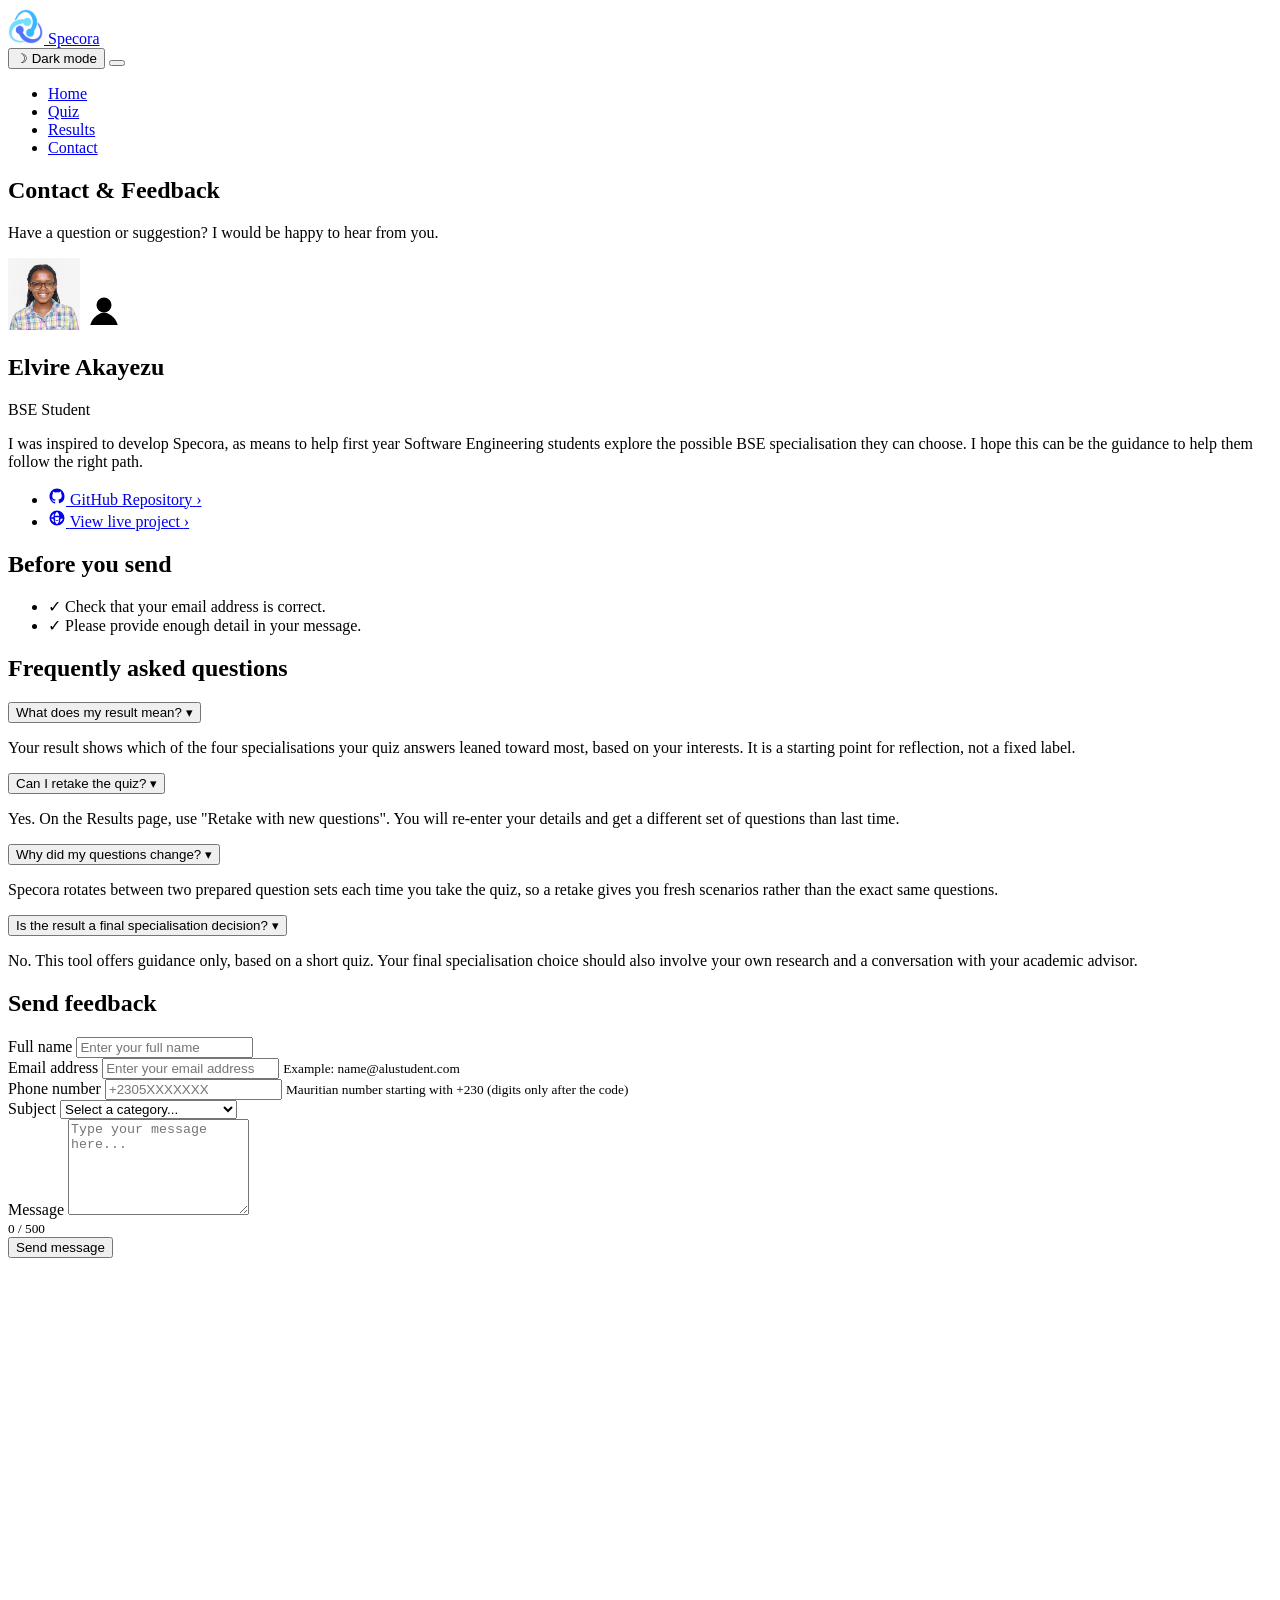
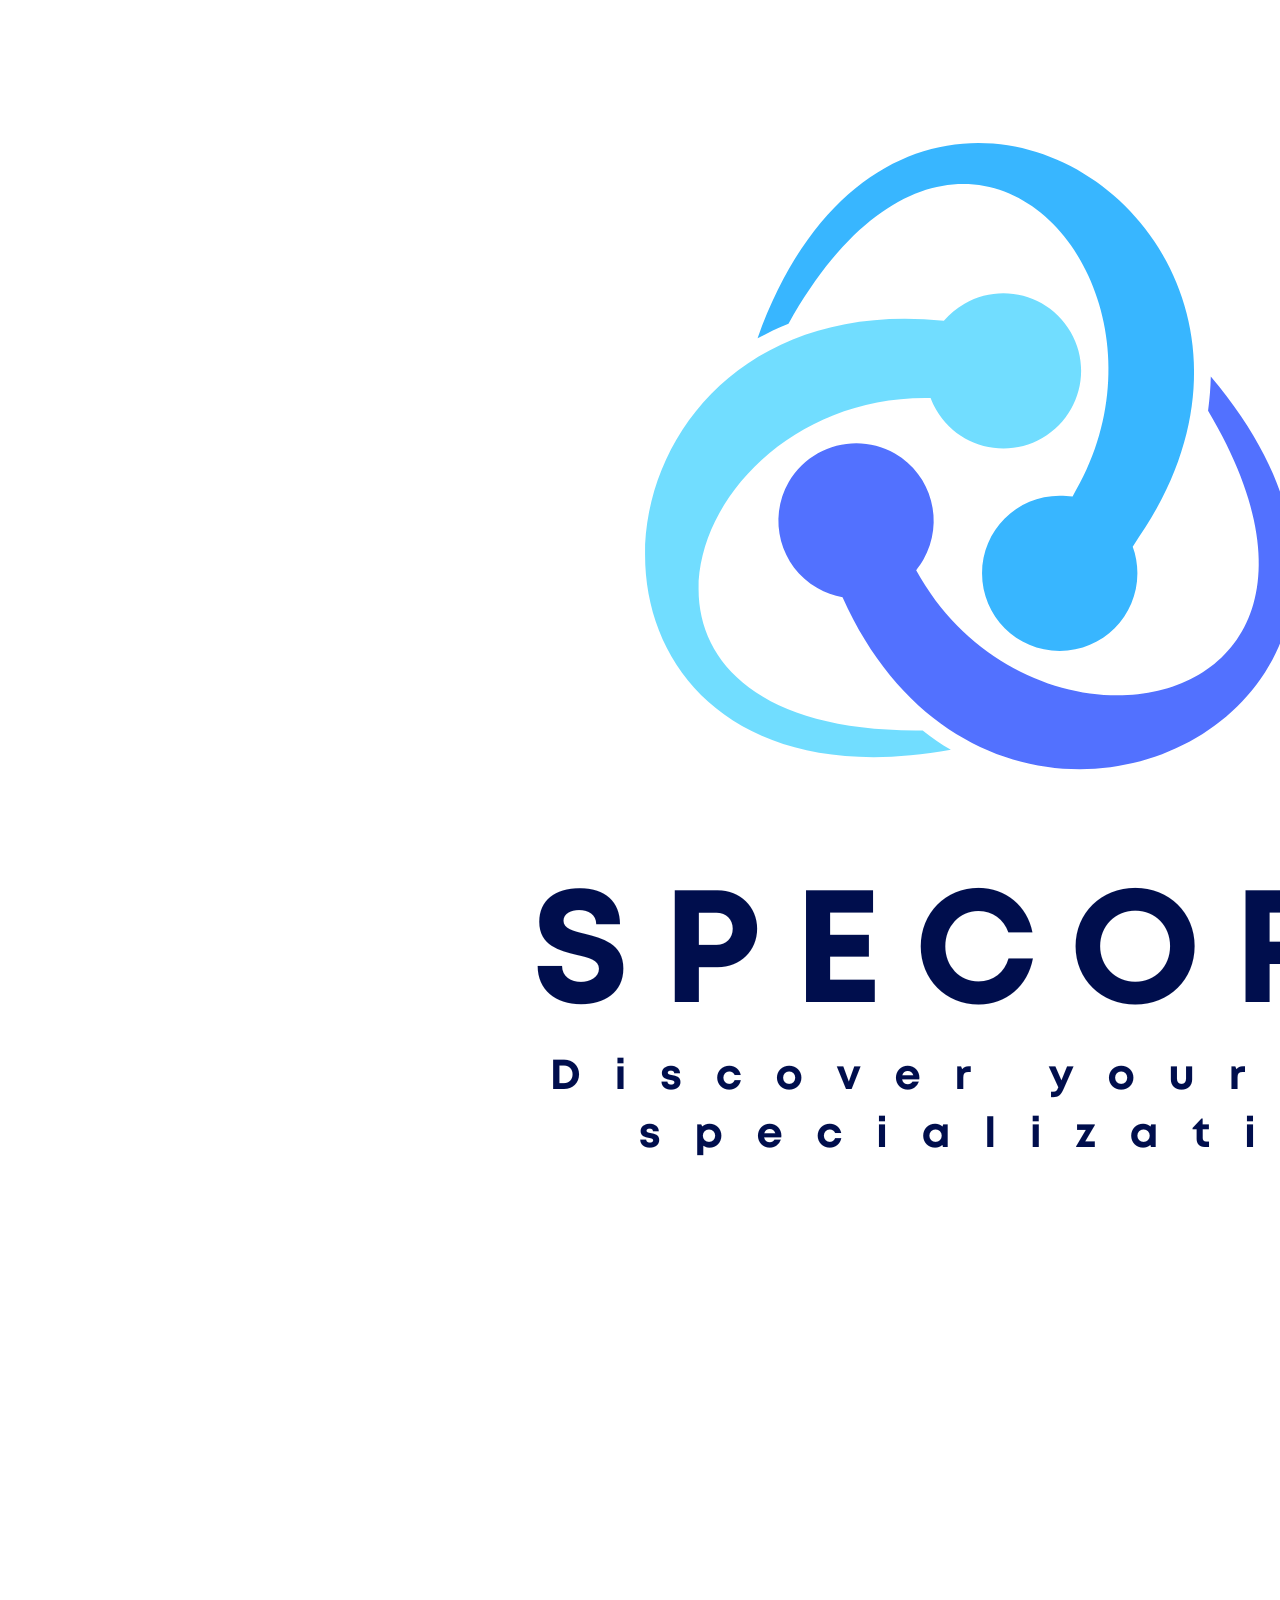
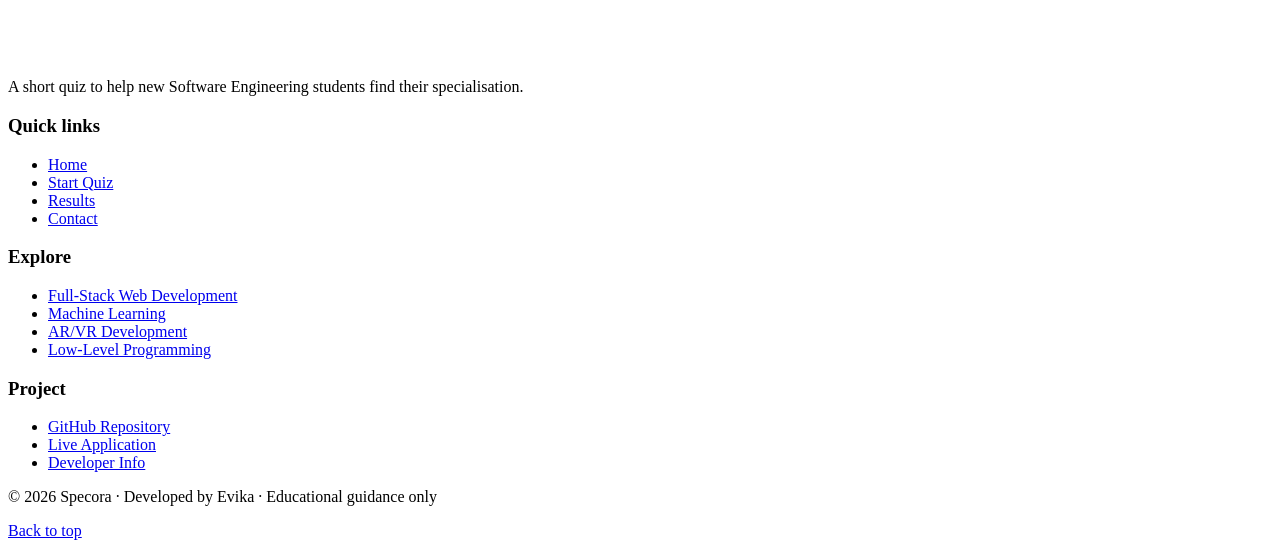
==== contact.html @ 993baa47 "Added the html files of the results page and contact page." ====
<!DOCTYPE html>
<html lang="en">
<head>
  <meta charset="UTF-8">
  <meta name="viewport" content="width=device-width, initial-scale=1.0">
  <title>Contact & Feedback | Specora</title>
  <link rel="icon" href="assets1/images/specora-2.png" type="image/png">
  <link rel="stylesheet" href="css/base.css">
  <link rel="stylesheet" href="css/contact.css">
</head>
<body>

  <header class="site-header">
    <div class="nav-wrap">
      <a href="index.html" class="logo">
        <img src="assets1/images/specora-2.png" alt="" class="logo-mark" width="36" height="36">
        Specora
      </a>

      <div class="nav-actions">
        <button type="button" id="theme-toggle" class="theme-toggle">
          <span id="theme-icon">&#9789;</span>
          <span id="theme-label">Dark mode</span>
        </button>

        <button
          type="button"
          class="nav-toggle"
          id="nav-toggle"
        >
          <span class="nav-toggle-bar"></span>
          <span class="nav-toggle-bar"></span>
          <span class="nav-toggle-bar"></span>
        </button>
      </div>

      <nav class="main-nav" id="main-nav">
        <ul>
          <li><a href="index.html">Home</a></li>
          <li><a href="quiz.html">Quiz</a></li>
          <li><a href="results.html">Results</a></li>
          <li><a href="contact.html" class="is-current">Contact</a></li>
        </ul>
      </nav>
    </div>
  </header>

  <main>
    <section class="section contact-section">
      <div class="content-wrap">

        <header class="contact-hero">
          <h1 class="fade-in-up">Contact &amp; Feedback</h1>
          <p class="contact-subtitle fade-in-up">
            Have a question or suggestion? I would be happy to hear from you.
          </p>
        </header>

        <div class="contact-layout">

          <!-- Left column: author + tips -->
          <aside class="contact-sidebar">

            <article class="contact-card author-card reveal">
              <div class="author-profile">
                <!-- Put your photo in assets/profile.jpg (or .png / .webp) -->
                <div class="author-avatar">
                  <img
                    src="assets1/images/profile.jpg"
                    alt="Photo of Evika"
                    width="72"
                    height="72"
                    onerror="this.classList.add('is-missing'); this.alt='Profile photo placeholder';"
                  >
                  <span class="author-avatar-fallback">
                    <svg viewBox="0 0 64 64" width="40" height="40" focusable="false">
                      <circle cx="32" cy="24" r="12" fill="currentColor"/>
                      <path d="M10 56c4-14 16-20 22-20s18 6 22 20" fill="currentColor"/>
                    </svg>
                  </span>
                </div>
                <div>
                  <h2 class="author-name">Elvire Akayezu</h2>
                  <p class="author-role">BSE Student</p>
                </div>
              </div>

              <p class="author-bio">
                I was inspired to develop Specora, as means to help first year Software Engineering students
                explore the possible BSE specialisation they can choose. I hope this can be the guidance to help them follow the right path.
              </p>

              <ul class="author-links">
                <li>
                  <a href="https://github.com/" target="_blank" rel="noopener">
                    <span class="author-link-icon">
                      <svg viewBox="0 0 24 24" width="18" height="18" focusable="false">
                        <path fill="currentColor" d="M12 2C6.48 2 2 6.58 2 12.26c0 4.52 2.87 8.35 6.84 9.7.5.1.68-.22.68-.48 0-.24-.01-.87-.01-1.7-2.78.62-3.37-1.37-3.37-1.37-.45-1.18-1.11-1.5-1.11-1.5-.91-.64.07-.63.07-.63 1 .07 1.53 1.06 1.53 1.06.89 1.56 2.34 1.11 2.91.85.09-.66.35-1.11.63-1.37-2.22-.26-4.56-1.14-4.56-5.07 0-1.12.39-2.03 1.03-2.75-.1-.26-.45-1.3.1-2.7 0 0 .84-.27 2.75 1.05A9.3 9.3 0 0 1 12 6.84c.85.004 1.71.12 2.51.34 1.9-1.32 2.74-1.05 2.74-1.05.55 1.4.2 2.44.1 2.7.64.72 1.03 1.63 1.03 2.75 0 3.94-2.34 4.8-4.57 5.06.36.32.68.94.68 1.9 0 1.37-.01 2.47-.01 2.81 0 .26.18.59.69.48A10.03 10.03 0 0 0 22 12.26C22 6.58 17.52 2 12 2z"/>
                      </svg>
                    </span>
                    <span>GitHub Repository</span>
                    <span class="author-link-chevron">›</span>
                  </a>
                </li>
                <li>
                  <a href="index.html">
                    <span class="author-link-icon">
                      <svg viewBox="0 0 24 24" width="18" height="18" focusable="false">
                        <path fill="currentColor" d="M12 2a10 10 0 1 0 0 20 10 10 0 0 0 0-20zm7.93 9h-3.1a15.4 15.4 0 0 0-1.35-5.02A8.03 8.03 0 0 1 19.93 11zM12 4c.9 0 2.3 1.9 3.05 5H8.95C9.7 5.9 11.1 4 12 4zM4.07 13h3.1c.2 1.8.7 3.5 1.35 5.02A8.03 8.03 0 0 1 4.07 13zm3.1-2h-3.1a8.03 8.03 0 0 1 4.45-5.02A15.4 15.4 0 0 0 7.17 11zM12 20c-.9 0-2.3-1.9-3.05-5h6.1C14.3 18.1 12.9 20 12 20zm3.48-1.98A15.4 15.4 0 0 0 16.83 13h3.1a8.03 8.03 0 0 1-4.45 5.02zM16.83 11c-.2-1.8-.7-3.5-1.35-5.02A8.03 8.03 0 0 1 19.93 11h-3.1zM8.95 11h6.1c-.2 1.9-.75 3.7-1.55 5H10.5c-.8-1.3-1.35-3.1-1.55-5z"/>
                      </svg>
                    </span>
                    <span>View live project</span>
                    <span class="author-link-chevron">›</span>
                  </a>
                </li>
              </ul>
            </article>

            <article class="contact-card tips-card reveal reveal-delay-1">
              <h2 class="tips-title">Before you send</h2>
              <ul class="tips-list">
                <li>
                  <span class="tip-check">✓</span>
                  <span>Check that your email address is correct.</span>
                </li>
                <li>
                  <span class="tip-check">✓</span>
                  <span>Please provide enough detail in your message.</span>
                </li>
              </ul>
            </article>

            <!-- FAQ accordion (below Before you send) -->
            <section class="faq-section contact-faq reveal reveal-delay-2">
              <h2>Frequently asked questions</h2>
              <div class="faq-list">
                <div class="faq-item">
                  <button type="button" class="faq-question">
                    What does my result mean?
                    <span class="faq-arrow">&#9662;</span>
                  </button>
                  <div class="faq-answer">
                    <div class="faq-answer-inner">
                      <p>Your result shows which of the four specialisations your quiz answers leaned toward most, based on your interests. It is a starting point for reflection, not a fixed label.</p>
                    </div>
                  </div>
                </div>
                <div class="faq-item">
                  <button type="button" class="faq-question">
                    Can I retake the quiz?
                    <span class="faq-arrow">&#9662;</span>
                  </button>
                  <div class="faq-answer">
                    <div class="faq-answer-inner">
                      <p>Yes. On the Results page, use &quot;Retake with new questions&quot;. You will re-enter your details and get a different set of questions than last time.</p>
                    </div>
                  </div>
                </div>
                <div class="faq-item">
                  <button type="button" class="faq-question">
                    Why did my questions change?
                    <span class="faq-arrow">&#9662;</span>
                  </button>
                  <div class="faq-answer">
                    <div class="faq-answer-inner">
                      <p>Specora rotates between two prepared question sets each time you take the quiz, so a retake gives you fresh scenarios rather than the exact same questions.</p>
                    </div>
                  </div>
                </div>
                <div class="faq-item">
                  <button type="button" class="faq-question">
                    Is the result a final specialisation decision?
                    <span class="faq-arrow">&#9662;</span>
                  </button>
                  <div class="faq-answer">
                    <div class="faq-answer-inner">
                      <p>No. This tool offers guidance only, based on a short quiz. Your final specialisation choice should also involve your own research and a conversation with your academic advisor.</p>
                    </div>
                  </div>
                </div>
              </div>
            </section>

          </aside>

          <!-- Right column: feedback form -->
          <div class="contact-card form-card reveal">
            <h2>Send feedback</h2>

            <form id="contact-form" novalidate>

              <div class="form-group">
                <label for="contact-name">Full name</label>
                <input
                  type="text"
                  id="contact-name"
                  name="fullName"
                  autocomplete="name"
                  placeholder="Enter your full name"
                >
                <small class="error-message" id="contact-name-error"></small>
              </div>

              <div class="form-group">
                <label for="contact-email">Email address</label>
                <input
                  type="text"
                  id="contact-email"
                  name="email"
                  autocomplete="email"
                  placeholder="Enter your email address"
                >
                <small class="field-hint">Example: name@alustudent.com</small>
                <small class="error-message" id="contact-email-error"></small>
              </div>

              <div class="form-group">
                <label for="contact-phone">Phone number</label>
                <input
                  type="tel"
                  id="contact-phone"
                  name="phone"
                  autocomplete="tel"
                  placeholder="+2305XXXXXXX"
                >
                <small class="field-hint">Mauritian number starting with +230 (digits only after the code)</small>
                <small class="error-message" id="contact-phone-error"></small>
              </div>

              <div class="form-group">
                <label for="contact-subject">Subject</label>
                <select id="contact-subject" name="subject">
                  <option value="" selected disabled>Select a category...</option>
                  <option value="general-feedback">General feedback</option>
                  <option value="technical-problem">Technical problem</option>
                  <option value="question-about-results">Question about my results</option>
                  <option value="accessibility-suggestion">Accessibility suggestion</option>
                </select>
                <small class="error-message" id="contact-subject-error"></small>
              </div>

              <div class="form-group">
                <label for="contact-message">Message</label>
                <textarea
                  id="contact-message"
                  name="message"
                  rows="6"
                  maxlength="500"
                  placeholder="Type your message here..."
                ></textarea>
                <div class="message-meta">
                  <small class="error-message" id="contact-message-error"></small>
                  <small class="char-count" id="char-count">0 / 500</small>
                </div>
              </div>

              <button type="submit" class="btn btn-primary">Send message</button>

              <div class="form-status" id="form-status" hidden>
                <span class="form-status-icon">i</span>
                <p id="form-status-text"></p>
              </div>
            </form>
          </div>

        </div>
      </div>
    </section>
  </main>

  <footer class="site-footer">
    <div class="footer-wrap">
      <div class="footer-col footer-brand">
        <img src="assets1/images/Specora_logo.png" alt="Specora" class="footer-logo">
        <p>A short quiz to help new Software Engineering students find their specialisation.</p>
      </div>
      <div class="footer-col">
        <h3>Quick links</h3>
        <ul>
          <li><a href="index.html">Home</a></li>
          <li><a href="quiz.html">Start Quiz</a></li>
          <li><a href="results.html">Results</a></li>
          <li><a href="contact.html">Contact</a></li>
        </ul>
      </div>
      <div class="footer-col">
        <h3>Explore</h3>
        <ul>
          <li><a href="index.html#spec-fullstack">Full-Stack Web Development</a></li>
          <li><a href="index.html#spec-machine-learning">Machine Learning</a></li>
          <li><a href="index.html#spec-arvr">AR/VR Development</a></li>
          <li><a href="index.html#spec-low-level">Low-Level Programming</a></li>
        </ul>
      </div>
      <div class="footer-col">
        <h3>Project</h3>
        <ul>
          <li><a href="https://github.com/" target="_blank" rel="noopener">GitHub Repository</a></li>
          <li><a href="index.html">Live Application</a></li>
          <li><a href="contact.html">Developer Info</a></li>
        </ul>
      </div>
    </div>
    <div class="footer-bottom">
      <p>&copy; 2026 Specora &middot; Developed by Evika &middot; Educational guidance only</p>
      <a href="#top" class="back-to-top">Back to top</a>
    </div>
  </footer>

  <script src="js/theme.js"></script>
  <script src="js/nav.js"></script>
  <script src="js/motion.js"></script>
  <script src="js/contact.js"></script>
</body>
</html>
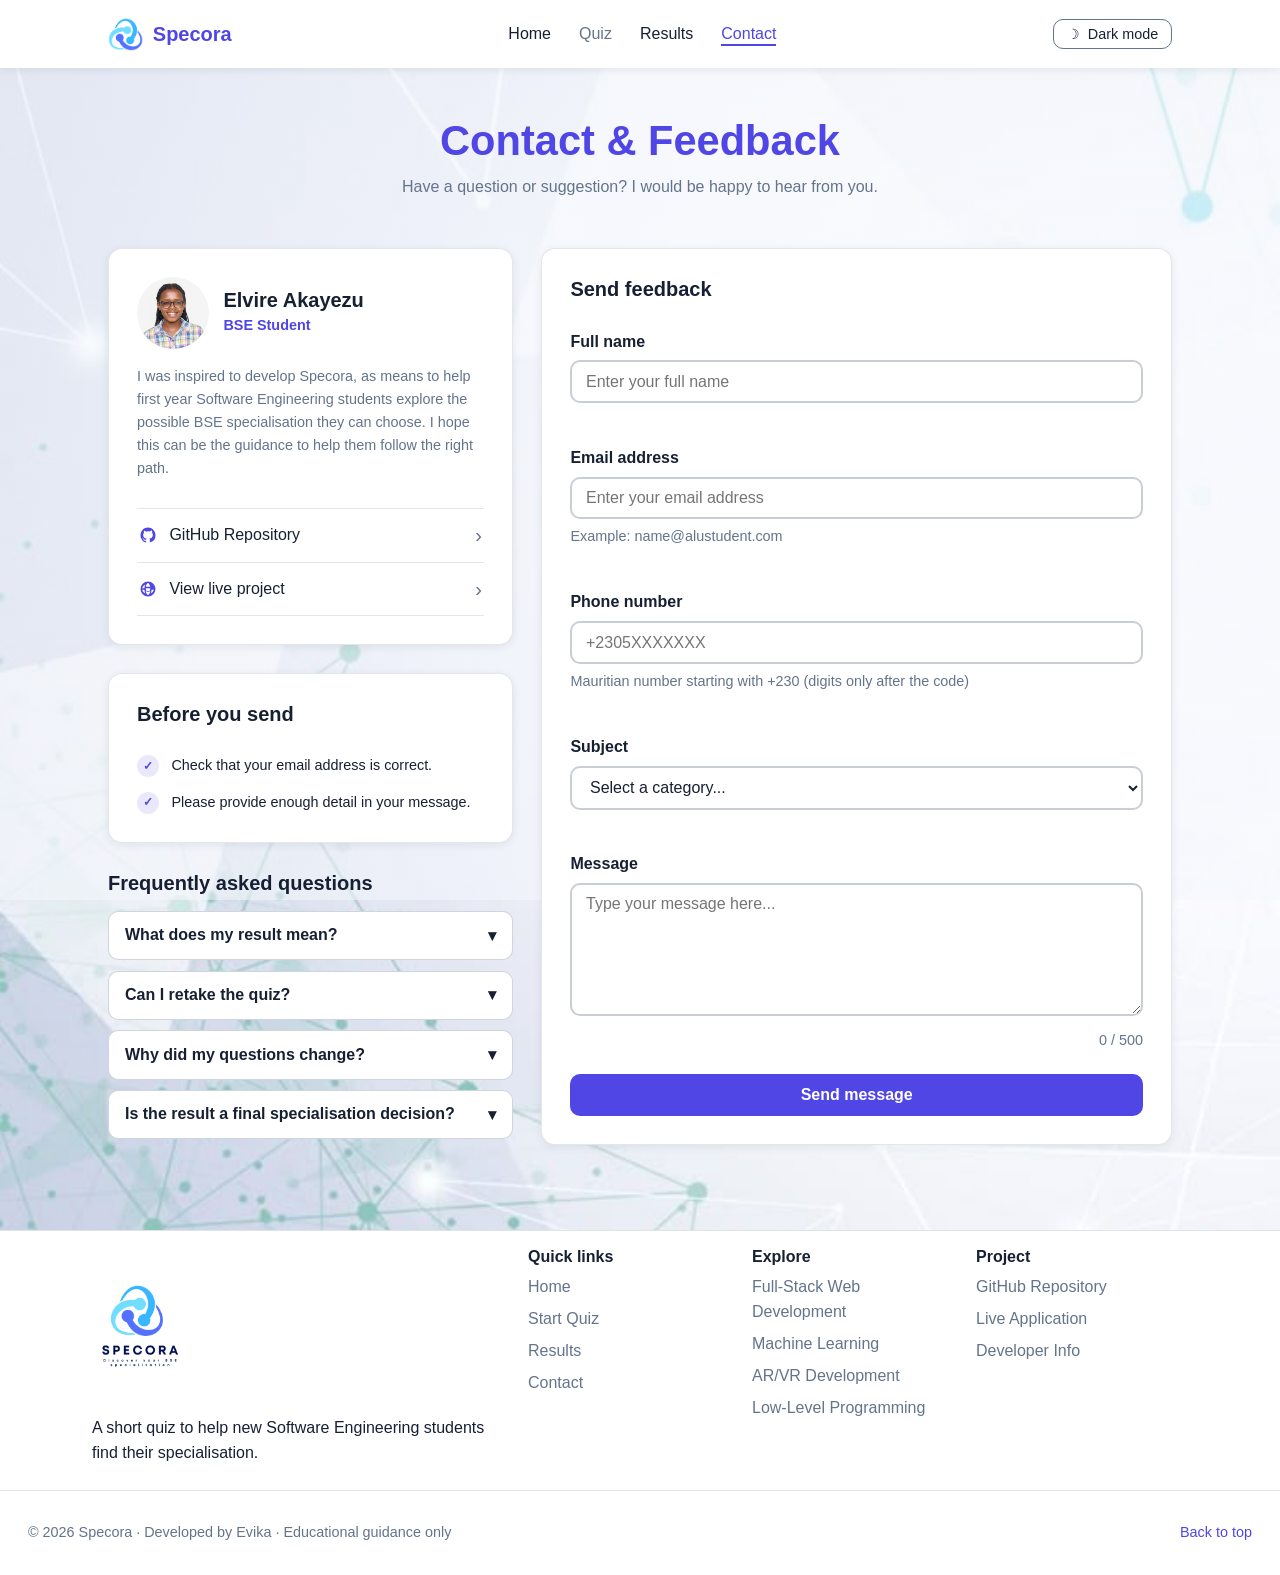
==== commit 4b36187f: "Re-entered the correct github repository link in on the contact page." ====
--- a/contact.html
+++ b/contact.html
@@ -92,7 +92,7 @@
 
               <ul class="author-links">
                 <li>
-                  <a href="https://github.com/" target="_blank" rel="noopener">
+                  <a href="https://github.com/Elvireak/specora_website" target="_blank" rel="noopener">
                     <span class="author-link-icon">
                       <svg viewBox="0 0 24 24" width="18" height="18" focusable="false">
                         <path fill="currentColor" d="M12 2C6.48 2 2 6.58 2 12.26c0 4.52 2.87 8.35 6.84 9.7.5.1.68-.22.68-.48 0-.24-.01-.87-.01-1.7-2.78.62-3.37-1.37-3.37-1.37-.45-1.18-1.11-1.5-1.11-1.5-.91-.64.07-.63.07-.63 1 .07 1.53 1.06 1.53 1.06.89 1.56 2.34 1.11 2.91.85.09-.66.35-1.11.63-1.37-2.22-.26-4.56-1.14-4.56-5.07 0-1.12.39-2.03 1.03-2.75-.1-.26-.45-1.3.1-2.7 0 0 .84-.27 2.75 1.05A9.3 9.3 0 0 1 12 6.84c.85.004 1.71.12 2.51.34 1.9-1.32 2.74-1.05 2.74-1.05.55 1.4.2 2.44.1 2.7.64.72 1.03 1.63 1.03 2.75 0 3.94-2.34 4.8-4.57 5.06.36.32.68.94.68 1.9 0 1.37-.01 2.47-.01 2.81 0 .26.18.59.69.48A10.03 10.03 0 0 0 22 12.26C22 6.58 17.52 2 12 2z"/>
--- a/css/base.css
+++ b/css/base.css
@@ -0,0 +1,712 @@
+/* SPECORA — shared styles (loaded by every page) */
+
+:root { /* CSS variables = one place to change site colours / sizes */
+  --color-bg: #F4F7FC; /* page background */
+  --color-surface: #FFFFFF; /* cards, header, footer panels */
+  --color-primary: #4F46E5; /* Specora brand purple */
+  --color-secondary: #4F46E5; /* matches brand (focus rings, accents) */
+  --color-accent: #0F766E; /* teal — used for ML chart bar only */
+  --color-text: #172033; /* main body text */
+  --color-text-muted: #64748B; /* hints, captions, quieter text */
+  --color-warning: #F59E0B; /* timers running low */
+  --color-error: #B91C1C; /* invalid fields / danger */
+  --color-success: #15803D; /* valid fields */
+  --bg-overlay: rgba(244, 247, 252, 0.55); /* lighter wash — photo shows through more */
+
+  --page-width: 1120px; /* max width of centred content */
+  --radius: 10px; /* shared rounded corners */
+  --shadow: 0 2px 8px rgba(23, 32, 51, 0.08); /* soft card shadow */
+  --shadow-hover: 0 6px 18px rgba(23, 32, 51, 0.12); /* stronger on hover */
+
+  --space-xs: 0.5rem; /* tiny gap */
+  --space-sm: 1rem;
+  --space-md: 1.75rem;
+  --space-lg: 3rem;
+  --space-xl: 5rem; /* large section padding */
+
+  --font-base: "Segoe UI", Arial, sans-serif; /* site typeface */
+  --text-sm: 0.9rem;
+  --text-base: 1rem;
+  --text-lg: 1.25rem;
+  --text-xl: 1.75rem;
+  --text-2xl: 2.5rem; /* hero headings */
+  color-scheme: light; /* native controls (select menus) stay light */
+}
+
+html[data-theme="dark"] { /* theme.js sets data-theme="dark" on <html> */
+  color-scheme: dark; /* native controls (select menus) use dark UI */
+  --color-bg: #0F172A;
+  --color-surface: #1E293B;
+  --color-primary: #818CF8; /* lighter purple for dark bg */
+  --color-secondary: #818CF8;
+  --color-accent: #2DD4BF;
+  --color-text: #F8FAFC;
+  --color-text-muted: #CBD5E1;
+  --color-warning: #FBBF24;
+  --color-error: #F87171;
+  --color-success: #4ADE80;
+  --bg-overlay: rgba(15, 23, 42, 0.55); /* darker wash — photo still visible */
+}
+
+* { box-sizing: border-box; } /* width includes padding + border */
+
+html { scroll-behavior: smooth; } /* smooth in-page anchors */
+
+body {
+  margin: 0; /* remove browser default margin */
+  font-family: var(--font-base);
+  background-color: var(--color-bg);
+  background-image:
+    linear-gradient(var(--bg-overlay), var(--bg-overlay)), /* keep text readable */
+    url("../assets1/images/backgrnd_img.jpg"); /* site-wide photo (light mode) */
+  background-size: cover;
+  background-position: center;
+  background-attachment: fixed; /* parallax-style fixed backdrop */
+  background-repeat: no-repeat;
+  color: var(--color-text);
+  line-height: 1.6; /* readable paragraph spacing */
+  transition: background-color 0.25s ease, color 0.25s ease; /* theme flip */
+}
+
+html[data-theme="dark"] body {
+  background-image: none; /* no photo in dark mode — solid dark bg only */
+}
+
+img { max-width: 100%; display: block; } /* responsive images, no inline gap */
+a { color: var(--color-primary); } /* links use brand colour */
+h1, h2, h3 { line-height: 1.2; margin-top: 0; } /* tight headings */
+
+a:focus-visible,
+button:focus-visible,
+input:focus-visible,
+textarea:focus-visible,
+select:focus-visible {
+  outline: 3px solid var(--color-secondary); /* ring when Tab-focused */
+  outline-offset: 2px; /* gap between ring and element */
+}
+
+@media (prefers-reduced-motion: reduce) { /* accessibility: less motion */
+  html { scroll-behavior: auto; }
+  *, *::before, *::after {
+    animation-duration: 0.001ms !important;
+    animation-iteration-count: 1 !important;
+    transition-duration: 0.001ms !important;
+  }
+}
+
+.content-wrap {
+  max-width: var(--page-width);
+  margin: 0 auto; /* centre the page column */
+  padding: 0 var(--space-md); /* side gutters on small screens */
+}
+
+.section { padding: var(--space-xl) 0; } /* vertical rhythm between sections */
+
+.section:nth-of-type(even) {
+  background-color: transparent; /* let site background image show */
+}
+
+/* --- header / navigation --- */
+.site-header {
+  position: sticky; /* stays visible while scrolling */
+  top: 0;
+  z-index: 50; /* above page content */
+  background-color: var(--color-surface);
+  box-shadow: var(--shadow);
+}
+
+.nav-wrap {
+  max-width: var(--page-width);
+  margin: 0 auto;
+  padding: var(--space-sm) var(--space-md);
+  display: flex; /* logo | nav | actions in a row */
+  align-items: center;
+  justify-content: space-between;
+  gap: var(--space-md);
+  flex-wrap: wrap; /* allow wrap on narrow screens */
+}
+
+.logo {
+  order: 1; /* left side */
+  display: inline-flex;
+  align-items: center;
+  gap: 0.55rem;
+  font-weight: 700;
+  font-size: var(--text-lg);
+  color: var(--color-primary);
+  text-decoration: none;
+}
+
+.logo-mark {
+  width: 36px;
+  height: 36px;
+  object-fit: contain; /* header mark (specora-2) */
+  display: block;
+  flex-shrink: 0;
+  transition: transform 0.2s ease;
+}
+
+.logo:hover .logo-mark {
+  transform: scale(1.08); /* soft logo pop */
+}
+
+.main-nav { order: 2; } /* centre-ish links */
+
+.nav-actions {
+  order: 3; /* theme + hamburger on the right */
+  display: flex;
+  align-items: center;
+  gap: var(--space-sm);
+}
+
+.nav-toggle {
+  display: none; /* desktop: hidden; mobile media query shows it */
+  flex-direction: column;
+  justify-content: center;
+  gap: 5px; /* space between the 3 bars */
+  width: 2.5rem;
+  height: 2.5rem;
+  padding: 0.45rem;
+  background: none;
+  border: 1px solid var(--color-text-muted);
+  border-radius: var(--radius);
+  cursor: pointer;
+}
+
+.nav-toggle-bar {
+  display: block;
+  width: 100%;
+  height: 2px; /* one hamburger line */
+  background-color: var(--color-text);
+  border-radius: 1px;
+  transition: transform 0.2s ease, opacity 0.2s ease; /* animate to X */
+}
+
+.site-header.nav-open .nav-toggle-bar:nth-child(1) {
+  transform: translateY(7px) rotate(45deg); /* top → diagonal */
+}
+.site-header.nav-open .nav-toggle-bar:nth-child(2) { opacity: 0; } /* middle disappears */
+.site-header.nav-open .nav-toggle-bar:nth-child(3) {
+  transform: translateY(-7px) rotate(-45deg); /* bottom → diagonal */
+}
+
+.main-nav ul {
+  list-style: none; /* remove bullets */
+  display: flex;
+  gap: var(--space-md);
+  margin: 0;
+  padding: 0;
+}
+
+.main-nav a {
+  position: relative;
+  text-decoration: none;
+  color: var(--color-text);
+  font-weight: 500;
+  padding-bottom: 4px;
+  border-bottom: 2px solid transparent; /* keep layout space */
+  transition: color 0.2s ease;
+}
+
+.main-nav a::after {
+  content: "";
+  position: absolute;
+  left: 0;
+  bottom: 0;
+  width: 100%;
+  height: 2px;
+  background-color: var(--color-primary);
+  transform: scaleX(0);
+  transform-origin: left center;
+  transition: transform 0.25s ease;
+}
+
+.main-nav a:hover {
+  color: var(--color-primary);
+}
+
+.main-nav a:hover::after,
+.main-nav a.is-current::after {
+  transform: scaleX(1); /* slide underline in */
+}
+
+.main-nav a.disabled-link {
+  color: var(--color-text-muted);
+  border-bottom-color: transparent;
+  cursor: not-allowed; /* Quiz locked until student form saved */
+}
+
+.main-nav a.disabled-link::after {
+  display: none;
+}
+
+.main-nav a.disabled-link:hover { color: var(--color-text-muted); }
+
+.main-nav a.is-current {
+  color: var(--color-primary);
+  border-bottom-color: transparent; /* underline via ::after */
+}
+
+.theme-toggle {
+  display: flex;
+  align-items: center;
+  gap: var(--space-xs);
+  background: none;
+  border: 1px solid var(--color-text-muted);
+  border-radius: var(--radius);
+  padding: 0.4rem 0.8rem;
+  font-family: inherit;
+  font-size: var(--text-sm);
+  color: var(--color-text);
+  cursor: pointer;
+  transition: background-color 0.2s ease;
+}
+
+.theme-toggle:hover { background-color: var(--color-bg); }
+
+/* --- shared buttons --- */
+.btn {
+  display: inline-block;
+  padding: 0.75rem 1.5rem;
+  border-radius: var(--radius);
+  font-family: inherit;
+  font-size: var(--text-base);
+  font-weight: 600;
+  text-decoration: none; /* works for <a class="btn"> too */
+  border: none;
+  cursor: pointer;
+  transition: transform 0.15s ease, box-shadow 0.15s ease;
+}
+
+.btn:hover {
+  transform: translateY(-2px); /* lift on hover */
+  box-shadow: var(--shadow-hover);
+}
+
+.btn:active {
+  transform: scale(0.97); /* press feedback */
+  box-shadow: none;
+}
+
+.btn-primary {
+  background-color: var(--color-primary);
+  color: #FFFFFF; /* white text on purple */
+}
+
+.btn-secondary {
+  background-color: transparent;
+  color: var(--color-primary);
+  border: 2px solid var(--color-primary); /* outlined button */
+}
+
+/* --- forms (Home student form + Contact) --- */
+.form-wrap {
+  max-width: 560px;
+  background-color: var(--color-surface);
+  border: 1px solid rgba(100, 116, 139, 0.25); /* light slate border */
+  border-radius: var(--radius);
+  padding: var(--space-lg);
+  box-shadow: 0 8px 24px rgba(23, 32, 51, 0.08);
+  transition: transform 0.15s ease, box-shadow 0.15s ease;
+}
+
+.form-wrap:hover {
+  transform: translateY(-3px);
+  box-shadow: 0 12px 30px rgba(23, 32, 51, 0.12);
+}
+
+.form-intro {
+  color: var(--color-text-muted);
+  margin-bottom: var(--space-md);
+}
+
+.form-group { margin-bottom: var(--space-md); } /* space between fields */
+
+.form-group label {
+  display: block; /* label above input */
+  font-weight: 600;
+  margin-bottom: 0.4rem;
+}
+
+.form-group input,
+.form-group textarea,
+.form-group select {
+  width: 100%; /* full row */
+  padding: 0.65rem 0.85rem;
+  font-family: inherit;
+  font-size: var(--text-base);
+  color: var(--color-text);
+  background-color: var(--color-surface);
+  border: 2px solid rgba(100, 116, 139, 0.35); /* default grey border */
+  border-radius: var(--radius);
+  transition: border-color 0.15s ease, background-color 0.15s ease;
+}
+
+/* Dropdown list items (Subject category on Contact) */
+.form-group select option {
+  background-color: var(--color-surface);
+  color: var(--color-text);
+}
+
+html[data-theme="dark"] .form-group select {
+  color-scheme: dark;
+  background-color: var(--color-surface);
+  color: var(--color-text);
+}
+
+html[data-theme="dark"] .form-group select option {
+  background-color: #1E293B;
+  color: #F8FAFC;
+}
+
+html[data-theme="dark"] .form-group select option:checked,
+html[data-theme="dark"] .form-group select option:hover {
+  background-color: #334155;
+  color: #F8FAFC;
+}
+
+.form-group input.is-valid,
+.form-group select.is-valid { /* JS adds .is-valid after checks pass */
+  border-color: var(--color-success);
+  background-color: rgba(21, 128, 61, 0.06); /* light green wash */
+}
+
+.form-group input.is-invalid,
+.form-group select.is-invalid { /* JS adds .is-invalid on errors */
+  border-color: var(--color-error);
+  background-color: rgba(185, 28, 28, 0.06); /* light red wash */
+}
+
+/* --- FAQ accordion (Results + Contact) --- */
+.faq-section {
+  margin-top: var(--space-lg);
+}
+
+.faq-section h2 {
+  font-size: var(--text-lg);
+  margin-bottom: var(--space-sm);
+}
+
+.faq-list {
+  max-width: 720px;
+}
+
+.faq-item {
+  border: 1px solid rgba(100, 116, 139, 0.3);
+  border-radius: var(--radius);
+  background-color: var(--color-surface);
+  margin-bottom: 0.65rem;
+  overflow: hidden;
+}
+
+.faq-question {
+  width: 100%;
+  display: flex;
+  align-items: center;
+  justify-content: space-between;
+  gap: var(--space-sm);
+  background: none;
+  border: none;
+  text-align: left;
+  padding: 0.85rem 1rem;
+  font-family: inherit;
+  font-size: var(--text-base);
+  font-weight: 600;
+  color: var(--color-text);
+  cursor: pointer;
+}
+
+.faq-arrow {
+  flex-shrink: 0;
+  transition: transform 0.25s ease;
+}
+
+.faq-question.open .faq-arrow {
+  transform: rotate(180deg);
+}
+
+.faq-answer {
+  display: grid;
+  grid-template-rows: 0fr; /* collapsed */
+  opacity: 0;
+  border-top: 1px solid transparent;
+  transition:
+    grid-template-rows 0.35s ease,
+    opacity 0.25s ease,
+    border-color 0.25s ease;
+}
+
+.faq-question.open + .faq-answer {
+  grid-template-rows: 1fr; /* expand smoothly */
+  opacity: 1;
+  border-top-color: rgba(100, 116, 139, 0.15);
+}
+
+.faq-answer-inner {
+  overflow: hidden;
+  min-height: 0;
+}
+
+.faq-answer-inner p {
+  margin: 0.75rem 1rem 0.9rem;
+  color: var(--color-text-muted);
+}
+
+.error-message {
+  display: block;
+  min-height: 1.2em; /* keeps layout stable when error appears */
+  margin-top: 0.35rem;
+  font-size: var(--text-sm);
+  color: var(--color-error);
+}
+
+/* --- footer --- */
+.site-footer {
+  background-color: var(--color-surface);
+  border-top: 1px solid rgba(100, 116, 139, 0.2);
+  padding-top: 1rem; /* space between top line and footer content */
+}
+
+.footer-wrap {
+  max-width: var(--page-width);
+  margin: 0 auto;
+  padding: 0 var(--space-md) 0.5rem; /* sides + bottom */
+  display: grid;
+  grid-template-columns: 2fr 1fr 1fr 1fr; /* wider brand column */
+  gap: var(--space-md);
+}
+
+.footer-col h3 {
+  font-size: var(--text-base);
+  margin-bottom: var(--space-xs);
+}
+
+.footer-logo {
+  display: block;
+  max-width: 160px;
+  width: 100%;
+  height: auto;
+  margin-bottom: var(--space-xs); /* Specora_logo in footer brand column */
+  margin-left: -3rem;
+  transition: transform 0.2s ease;
+}
+
+.footer-brand:hover .footer-logo {
+  transform: scale(1.04);
+}
+
+.footer-brand p {
+  margin-top: 0;
+  margin-left: -1rem;
+}
+
+.footer-col ul { list-style: none; padding: 0; margin: 0; }
+
+.footer-col li {
+  margin-bottom: 0.4rem;
+  color: var(--color-text-muted);
+}
+
+.footer-col a {
+  color: var(--color-text-muted);
+  text-decoration: none;
+}
+
+.footer-col a:hover { color: var(--color-primary); }
+
+.footer-bottom {
+  border-top: 1px solid rgba(100, 116, 139, 0.2);
+  padding: var(--space-sm) var(--space-md);
+  display: flex;
+  align-items: center;
+  justify-content: space-between; /* copyright | back to top */
+  flex-wrap: wrap;
+  gap: var(--space-sm);
+  font-size: var(--text-sm);
+  color: var(--color-text-muted);
+}
+
+.back-to-top {
+  text-decoration: none;
+  opacity: 0;
+  visibility: hidden;
+  pointer-events: none;
+  transform: translateY(6px);
+  transition: opacity 0.3s ease, transform 0.3s ease, visibility 0.3s ease, color 0.2s ease;
+}
+
+.back-to-top.is-visible {
+  opacity: 1;
+  visibility: visible;
+  pointer-events: auto;
+  transform: translateY(0);
+}
+
+@media (max-width: 900px) {
+  .footer-wrap { grid-template-columns: repeat(2, 1fr); } /* tablet: 2 columns */
+}
+
+@media (max-width: 640px) { /* phone layout */
+  .nav-wrap { flex-wrap: wrap; }
+
+  .nav-actions {
+    order: 2;
+    margin-left: auto; /* keep actions on the right */
+  }
+
+  .nav-toggle { display: flex; } /* show hamburger */
+
+  .main-nav {
+    display: none; /* collapsed by default */
+    order: 3;
+    width: 100%; /* full-width dropdown */
+    padding-top: var(--space-sm);
+    border-top: 1px solid rgba(100, 116, 139, 0.2);
+  }
+
+  .site-header.nav-open .main-nav { display: block; } /* opened by nav.js */
+
+  .main-nav ul {
+    flex-direction: column; /* stack links */
+    gap: 0;
+  }
+
+  .main-nav a {
+    display: block;
+    padding: 0.75rem 0;
+    border-bottom: none;
+  }
+
+  .main-nav a.is-current { border-bottom: none; }
+
+  #theme-label { /* visually hide label text; icon remains */
+    position: absolute;
+    width: 1px;
+    height: 1px;
+    padding: 0;
+    margin: -1px;
+    overflow: hidden;
+    clip: rect(0, 0, 0, 0);
+    white-space: nowrap;
+    border: 0;
+  }
+
+  .footer-wrap { grid-template-columns: 1fr; } /* one column on phones */
+}
+
+/* --- shared motion --- */
+.fade-in-up {
+  animation: fadeInUp 0.6s ease both;
+}
+
+.stagger-1 { animation-delay: 0.08s; }
+.stagger-2 { animation-delay: 0.16s; }
+.stagger-3 { animation-delay: 0.24s; }
+.stagger-4 { animation-delay: 0.32s; }
+.stagger-5 { animation-delay: 0.4s; }
+
+@keyframes fadeInUp {
+  from { opacity: 0; transform: translateY(16px); }
+  to   { opacity: 1; transform: translateY(0); }
+}
+
+/* Scroll reveal (motion.js adds .is-visible) */
+.reveal {
+  opacity: 0;
+  transform: translateY(18px);
+  transition: opacity 0.55s ease, transform 0.55s ease;
+}
+
+.reveal.is-visible {
+  opacity: 1;
+  transform: translateY(0);
+}
+
+.reveal-delay-1 { transition-delay: 0.08s; }
+.reveal-delay-2 { transition-delay: 0.16s; }
+.reveal-delay-3 { transition-delay: 0.24s; }
+
+/* Match card “moment” on Results */
+@keyframes matchReveal {
+  from { opacity: 0; transform: scale(0.96) translateY(10px); }
+  to   { opacity: 1; transform: scale(1) translateY(0); }
+}
+
+.match-card.match-reveal {
+  animation: matchReveal 0.55s ease both;
+}
+
+.match-card.match-reveal.stagger-1 {
+  animation-delay: 0.08s;
+}
+
+/* Theme toggle soft pulse */
+@keyframes themePulse {
+  0%   { opacity: 1; }
+  45%  { opacity: 0.88; }
+  100% { opacity: 1; }
+}
+
+html.theme-switching body {
+  animation: themePulse 0.35s ease;
+}
+
+/* Form status slide-in (Contact) */
+@keyframes statusIn {
+  from { opacity: 0; transform: translateY(10px); }
+  to   { opacity: 1; transform: translateY(0); }
+}
+
+.form-status:not([hidden]) {
+  animation: statusIn 0.35s ease both;
+}
+
+@media (prefers-reduced-motion: reduce) {
+  .fade-in-up,
+  .match-card.match-reveal,
+  .form-status:not([hidden]),
+  html.theme-switching body,
+  .score-item.score-cascade,
+  .timeout-message,
+  .empty-state .btn-primary {
+    animation: none !important;
+  }
+
+  .reveal {
+    opacity: 1;
+    transform: none;
+    transition: none;
+  }
+
+  .faq-answer,
+  .faq-question.open + .faq-answer,
+  .back-to-top,
+  .main-nav a::after,
+  .logo-mark,
+  .footer-logo {
+    transition: none !important;
+  }
+
+  .faq-question.open + .faq-answer {
+    grid-template-rows: 1fr;
+    opacity: 1;
+  }
+
+  .back-to-top.is-visible {
+    opacity: 1;
+    visibility: visible;
+    transform: none;
+  }
+
+  .btn:hover,
+  .btn:active,
+  .step-card:hover,
+  .spec-card:hover,
+  .form-wrap:hover,
+  .contact-card:hover,
+  .contact-card.reveal.is-visible:hover,
+  .logo:hover .logo-mark,
+  .footer-brand:hover .footer-logo {
+    transform: none;
+  }
+}
--- a/css/contact.css
+++ b/css/contact.css
@@ -0,0 +1,298 @@
+/* contact.css — Contact page (sidebar + form card). Field basics = base.css */
+
+.contact-section {
+  padding-top: var(--space-lg);
+  padding-bottom: var(--space-xl);
+}
+
+.contact-hero {
+  text-align: center; /* title + subtitle */
+  margin-bottom: var(--space-lg);
+}
+
+.contact-hero h1 {
+  color: var(--color-primary);
+  font-size: clamp(1.9rem, 4vw, 2.6rem); /* grows with viewport */
+  margin-bottom: 0.5rem;
+}
+
+.contact-subtitle {
+  margin: 0 auto;
+  max-width: 36rem;
+  color: var(--color-text-muted);
+}
+
+.contact-layout {
+  display: grid;
+  grid-template-columns: minmax(240px, 0.9fr) minmax(0, 1.4fr); /* left info | right form */
+  gap: var(--space-md);
+  align-items: start;
+}
+
+.contact-sidebar {
+  display: flex;
+  flex-direction: column; /* author card then tips card */
+  gap: var(--space-md);
+}
+
+.contact-card {
+  background-color: var(--color-surface);
+  border: 1px solid rgba(100, 116, 139, 0.18);
+  border-radius: calc(var(--radius) + 4px);
+  box-shadow: var(--shadow);
+  padding: var(--space-md);
+  transition: transform 0.15s ease, box-shadow 0.15s ease;
+}
+
+.contact-card:hover {
+  transform: translateY(-3px);
+  box-shadow: var(--shadow-hover);
+}
+
+.contact-card.reveal.is-visible:hover {
+  transform: translateY(-3px); /* keep lift after scroll-reveal */
+}
+
+.form-card h2,
+.tips-title {
+  margin: 0 0 var(--space-md);
+  font-size: var(--text-lg);
+}
+
+.author-profile {
+  display: flex; /* photo | name */
+  align-items: center;
+  gap: 0.9rem;
+  margin-bottom: var(--space-sm);
+}
+
+.author-avatar {
+  position: relative; /* for fallback icon overlay */
+  flex-shrink: 0;
+  width: 72px;
+  height: 72px;
+  border-radius: 50%; /* circle crop */
+  overflow: hidden;
+  background-color: rgba(79, 70, 229, 0.12);
+  color: var(--color-primary);
+  line-height: 0;
+}
+
+.author-avatar img {
+  width: 100%;
+  height: 100%;
+  object-fit: cover; /* crop photo to circle */
+  display: block;
+}
+
+.author-avatar-fallback {
+  display: none; /* hidden while photo loads */
+  position: absolute;
+  inset: 0; /* fill the circle */
+  align-items: center;
+  justify-content: center;
+}
+
+.author-avatar img.is-missing { display: none; } /* onerror class */
+
+.author-avatar img.is-missing + .author-avatar-fallback {
+  display: flex; /* show silhouette if no photo */
+}
+
+.author-name {
+  margin: 0;
+  font-size: var(--text-lg);
+}
+
+.author-role {
+  margin: 0.15rem 0 0;
+  color: var(--color-primary); /* “BSE Student” */
+  font-weight: 600;
+  font-size: var(--text-sm);
+}
+
+.author-bio {
+  margin: 0 0 var(--space-md);
+  color: var(--color-text-muted);
+  font-size: var(--text-sm);
+}
+
+.author-links {
+  list-style: none;
+  margin: 0;
+  padding: 0;
+  border-top: 1px solid rgba(100, 116, 139, 0.18);
+}
+
+.author-links li {
+  border-bottom: 1px solid rgba(100, 116, 139, 0.18); /* row dividers */
+}
+
+.author-links a {
+  display: flex;
+  align-items: center;
+  gap: 0.75rem;
+  padding: 0.85rem 0.15rem;
+  text-decoration: none;
+  color: var(--color-text);
+  font-weight: 500;
+  transition: color 0.15s ease;
+}
+
+.author-links a:hover { color: var(--color-primary); }
+
+.author-link-icon {
+  display: inline-flex;
+  color: var(--color-primary); /* GitHub / globe icons */
+}
+
+.author-link-chevron {
+  margin-left: auto; /* push › to far right */
+  color: var(--color-text-muted);
+  font-size: 1.25rem;
+  line-height: 1;
+}
+
+.tips-list {
+  list-style: none;
+  margin: 0;
+  padding: 0;
+  display: flex;
+  flex-direction: column;
+  gap: 0.85rem;
+}
+
+.tips-list li {
+  display: flex;
+  align-items: flex-start;
+  gap: 0.75rem;
+  color: var(--color-text);
+  font-size: var(--text-sm);
+}
+
+.tip-check {
+  flex-shrink: 0;
+  width: 1.4rem;
+  height: 1.4rem;
+  border-radius: 50%; /* purple check badge */
+  background-color: rgba(79, 70, 229, 0.12);
+  color: var(--color-primary);
+  display: inline-flex;
+  align-items: center;
+  justify-content: center;
+  font-size: 0.75rem;
+  font-weight: 700;
+  margin-top: 0.05rem;
+}
+
+.form-card .form-group { margin-bottom: 1.15rem; }
+
+.field-hint {
+  display: block;
+  margin-top: 0.35rem;
+  color: var(--color-text-muted); /* e.g. Example: name@… */
+  font-size: var(--text-sm);
+}
+
+.message-meta {
+  display: flex;
+  align-items: flex-start;
+  justify-content: space-between; /* error left, 0/500 right */
+  gap: var(--space-sm);
+  margin-top: 0.35rem;
+}
+
+.message-meta .error-message {
+  margin-top: 0;
+  flex: 1;
+}
+
+.char-count {
+  flex-shrink: 0;
+  color: var(--color-text-muted);
+  font-size: var(--text-sm);
+  font-variant-numeric: tabular-nums; /* steady digit width */
+}
+
+.form-card .btn-primary {
+  width: 100%; /* full-width Send button */
+  justify-content: center;
+  margin-top: 0.25rem;
+}
+
+.form-status {
+  display: flex;
+  align-items: flex-start;
+  gap: 0.75rem;
+  margin-top: var(--space-md);
+  padding: 0.9rem 1rem;
+  background-color: rgba(100, 116, 139, 0.08); /* neutral info box */
+  border-radius: var(--radius);
+  color: var(--color-text-muted);
+}
+
+.form-status[hidden] {
+  display: none !important; /* fully hide box + “i” until submit */
+}
+
+.form-status-icon {
+  flex-shrink: 0;
+  width: 1.35rem;
+  height: 1.35rem;
+  border-radius: 50%;
+  border: 1.5px solid currentColor; /* circled “i” */
+  display: inline-flex;
+  align-items: center;
+  justify-content: center;
+  font-size: 0.75rem;
+  font-weight: 700;
+  font-style: italic;
+  line-height: 1;
+  margin-top: 0.1rem;
+}
+
+.form-status p {
+  margin: 0;
+  font-size: var(--text-sm);
+}
+
+.form-status.is-success {
+  background-color: rgba(21, 128, 61, 0.1); /* JS success state */
+  color: var(--color-success);
+}
+
+.form-status.is-error {
+  background-color: rgba(185, 28, 28, 0.08); /* JS error state */
+  color: var(--color-error);
+}
+
+.form-group textarea.is-valid,
+.form-group input.is-valid,
+.form-group select.is-valid {
+  border-color: var(--color-success); /* covers phone/subject/message too */
+  background-color: rgba(21, 128, 61, 0.06);
+}
+
+.form-group textarea.is-invalid,
+.form-group input.is-invalid,
+.form-group select.is-invalid {
+  border-color: var(--color-error);
+  background-color: rgba(185, 28, 28, 0.06);
+}
+
+.contact-faq {
+  margin-top: 0; /* sits directly under Before you send */
+}
+
+.contact-faq .faq-list {
+  max-width: none;
+}
+
+.contact-faq .faq-item {
+  /* match sidebar card edges */
+  box-shadow: none;
+}
+
+@media (max-width: 860px) {
+  .contact-layout { grid-template-columns: 1fr; } /* stack sidebar above form */
+}
